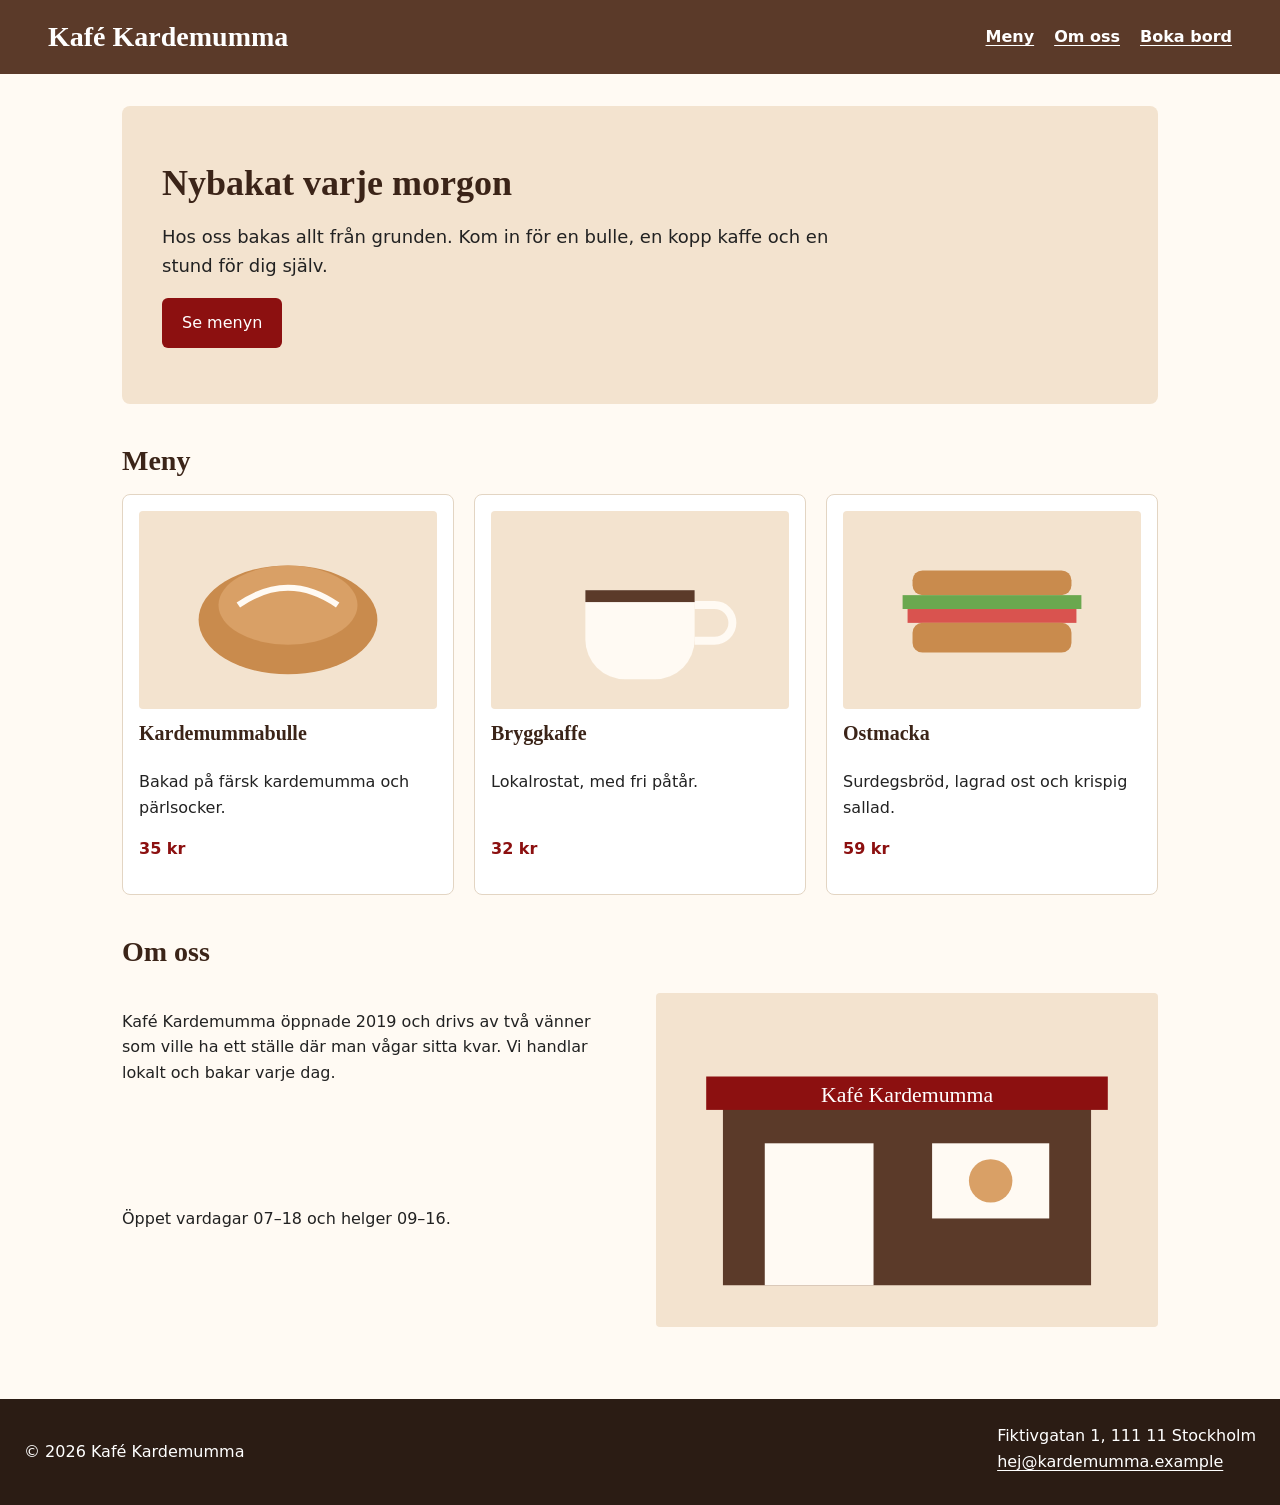
==== index.html @ 69d2125f "Add files via upload" ====
<!DOCTYPE html>
<html lang="sv">
<head>
  <meta charset="UTF-8">
  <meta name="viewport" content="width=device-width, initial-scale=1.0">
  <title>Kafé Kardemumma – fika i hjärtat av Stockholm</title>
  <link rel="stylesheet" href="styles.css">
</head>
<body>
  <header>
    <h1>Kafé Kardemumma</h1>
    <nav aria-label="Huvudmeny">
      <ul>
        <li><a href="#meny">Meny</a></li>
        <li><a href="#om-oss">Om oss</a></li>
        <li><a href="kontakt.html">Boka bord</a></li>
      </ul>
    </nav>
  </header>

  <main>
    <section id="hero">
      <h2>Nybakat varje morgon</h2>
      <p>Hos oss bakas allt från grunden. Kom in för en bulle, en kopp kaffe och en stund för dig själv.</p>
      <a href="#meny" class="knapp">Se menyn</a>
    </section>

    <section id="meny">
      <h2>Meny</h2>
      <div class="meny-lista">
      <article>
        <img src="images/bulle.svg" alt="Illustration av en kardemummabulle">
        <h3>Kardemummabulle</h3>
        <p>Bakad på färsk kardemumma och pärlsocker.</p>
        <p class="pris">35 kr</p>
      </article>
      <article>
        <img src="images/kaffe.svg" alt="Illustration av en kaffekopp">
        <h3>Bryggkaffe</h3>
        <p>Lokalrostat, med fri påtår.</p>
        <p class="pris">32 kr</p>
      </article>
      <article>
        <img src="images/smorgas.svg" alt="Illustration av en smörgås">
        <h3>Ostmacka</h3>
        <p>Surdegsbröd, lagrad ost och krispig sallad.</p>
        <p class="pris">59 kr</p>
      </article>
      </div>
    </section>

    <section id="om-oss">
      <h2>Om oss</h2>
      <img src="images/kafe.svg" alt="Illustration av Kafé Kardemummas fasad">
      <p>Kafé Kardemumma öppnade 2019 och drivs av två vänner som ville ha ett ställe där man vågar sitta kvar. Vi handlar lokalt och bakar varje dag.</p>
      <p>Öppet vardagar 07–18 och helger 09–16.</p>
    </section>
  </main>

  <footer>
    <p>&copy; 2026 Kafé Kardemumma</p>
    <address>
      Fiktivgatan 1, 111 11 Stockholm<br>
      <a href="mailto:hej@kardemumma.example">hej@kardemumma.example</a>
    </address>
  </footer>
</body>
</html>
---- styles.css ----
/* ===== Dag 3: grunder, boxmodell ===== */
*,
*::before,
*::after {
  box-sizing: border-box;
}

body {
  margin: 0;
  font-family: Arial, sans-serif;
  color: #222222;
  background-color: #fffaf3;
}

header {
  background-color: #5b3a29;
  color: #ffffff;
  padding: 16px 24px;
}

header h1 {
  margin: 0 0 8px;
}

nav ul {
  list-style: none;
  margin: 0;
  padding: 0;
}

nav a {
  color: #ffffff;
}

main {
  padding: 24px;
  max-width: 1100px;
  margin: 0 auto;
}

section {
  margin-bottom: 40px;
}

article {
  background-color: #ffffff;
  border: 1px solid #e3d5c3;
  border-radius: 8px;
  padding: 16px;
  margin-bottom: 16px;
}

article img,
#om-oss img {
  max-width: 100%;
  height: auto;
  border-radius: 4px;
}

.knapp {
  display: inline-block;
  background-color: #8c1010;
  color: #ffffff;
  padding: 12px 20px;
  border: 0;
  border-radius: 6px;
  text-decoration: none;
}

footer {
  background-color: #2b1c14;
  color: #ffffff;
  padding: 24px;
}

footer a {
  color: #ffffff;
}

address {
  font-style: normal;
}

/* ===== Dag 4: typografi och färg ===== */
body {
  font-family: system-ui, -apple-system, "Segoe UI", Roboto, sans-serif;
  font-size: 1rem;
  line-height: 1.6;
}

h1,
h2,
h3 {
  font-family: Georgia, "Times New Roman", serif;
  line-height: 1.2;
  color: #3b2418;
}

header h1 {
  color: #ffffff;
  font-size: 1.75rem;
}

h2 {
  font-size: 1.75rem;
  margin: 0 0 16px;
}

h3 {
  font-size: 1.25rem;
  margin: 12px 0 8px;
}

.pris {
  font-weight: 700;
  color: #8c1010;
}

a {
  color: #8c1010;
  text-underline-offset: 3px;
}

a:hover {
  color: #5e0a0a;
}

nav a {
  font-weight: 600;
}

.knapp:hover {
  background-color: #6f0c0c;
}

a:focus-visible,
button:focus-visible,
input:focus-visible,
select:focus-visible,
textarea:focus-visible {
  outline: 3px solid #1a73e8;
  outline-offset: 2px;
}

#hero {
  background-color: #f3e3cf;
  padding: 32px 24px;
  border-radius: 8px;
}

#hero p {
  font-size: 1.125rem;
  max-width: 60ch;
}

/* Formulär */
.falt,
.val {
  margin-bottom: 16px;
}

label {
  display: block;
  font-weight: 600;
  margin-bottom: 4px;
}

.val label {
  display: inline;
  font-weight: 400;
  margin-left: 8px;
}

input[type="text"],
input[type="email"],
input[type="tel"],
input[type="date"],
select,
textarea {
  width: 100%;
  max-width: 28rem;
  padding: 10px 12px;
  border: 2px solid #8a7a6a;
  border-radius: 6px;
  font: inherit;
}

fieldset {
  border: 1px solid #e3d5c3;
  border-radius: 8px;
  margin: 0 0 16px;
  padding: 12px 16px;
}

legend {
  font-weight: 700;
  padding: 0 8px;
}

/* ===== Dag 5: Flexbox ===== */
header {
  display: flex;
  flex-wrap: wrap;
  align-items: center;
  justify-content: space-between;
  gap: 8px 24px;
}

header h1 {
  margin: 0;
}

nav ul {
  display: flex;
  gap: 20px;
}

footer {
  display: flex;
  flex-wrap: wrap;
  justify-content: space-between;
  gap: 16px;
}

article {
  display: flex;
  flex-direction: column;
}

article .pris {
  margin-top: auto;
}

/* ===== Dag 6: Grid ===== */
.meny-lista {
  display: grid;
  grid-template-columns: repeat(auto-fit, minmax(240px, 1fr));
  gap: 20px;
}

.meny-lista article {
  margin-bottom: 0;
}

#om-oss {
  display: grid;
  grid-template-columns: 1fr;
  gap: 8px 32px;
}

#om-oss h2 {
  grid-column: 1 / -1;
}

/* ===== Dag 7: Responsiv design (mobile first) ===== */
@media (min-width: 600px) {
  main {
    padding: 32px;
  }

  #hero {
    padding: 56px 40px;
  }

  #hero h2 {
    font-size: 2.25rem;
  }
}

@media (min-width: 900px) {
  #om-oss {
    grid-template-columns: 1fr 1fr;
    align-items: start;
  }

  #om-oss img {
    grid-row: 2 / span 2;
    grid-column: 2;
  }

  header {
    padding: 20px 48px;
  }
}
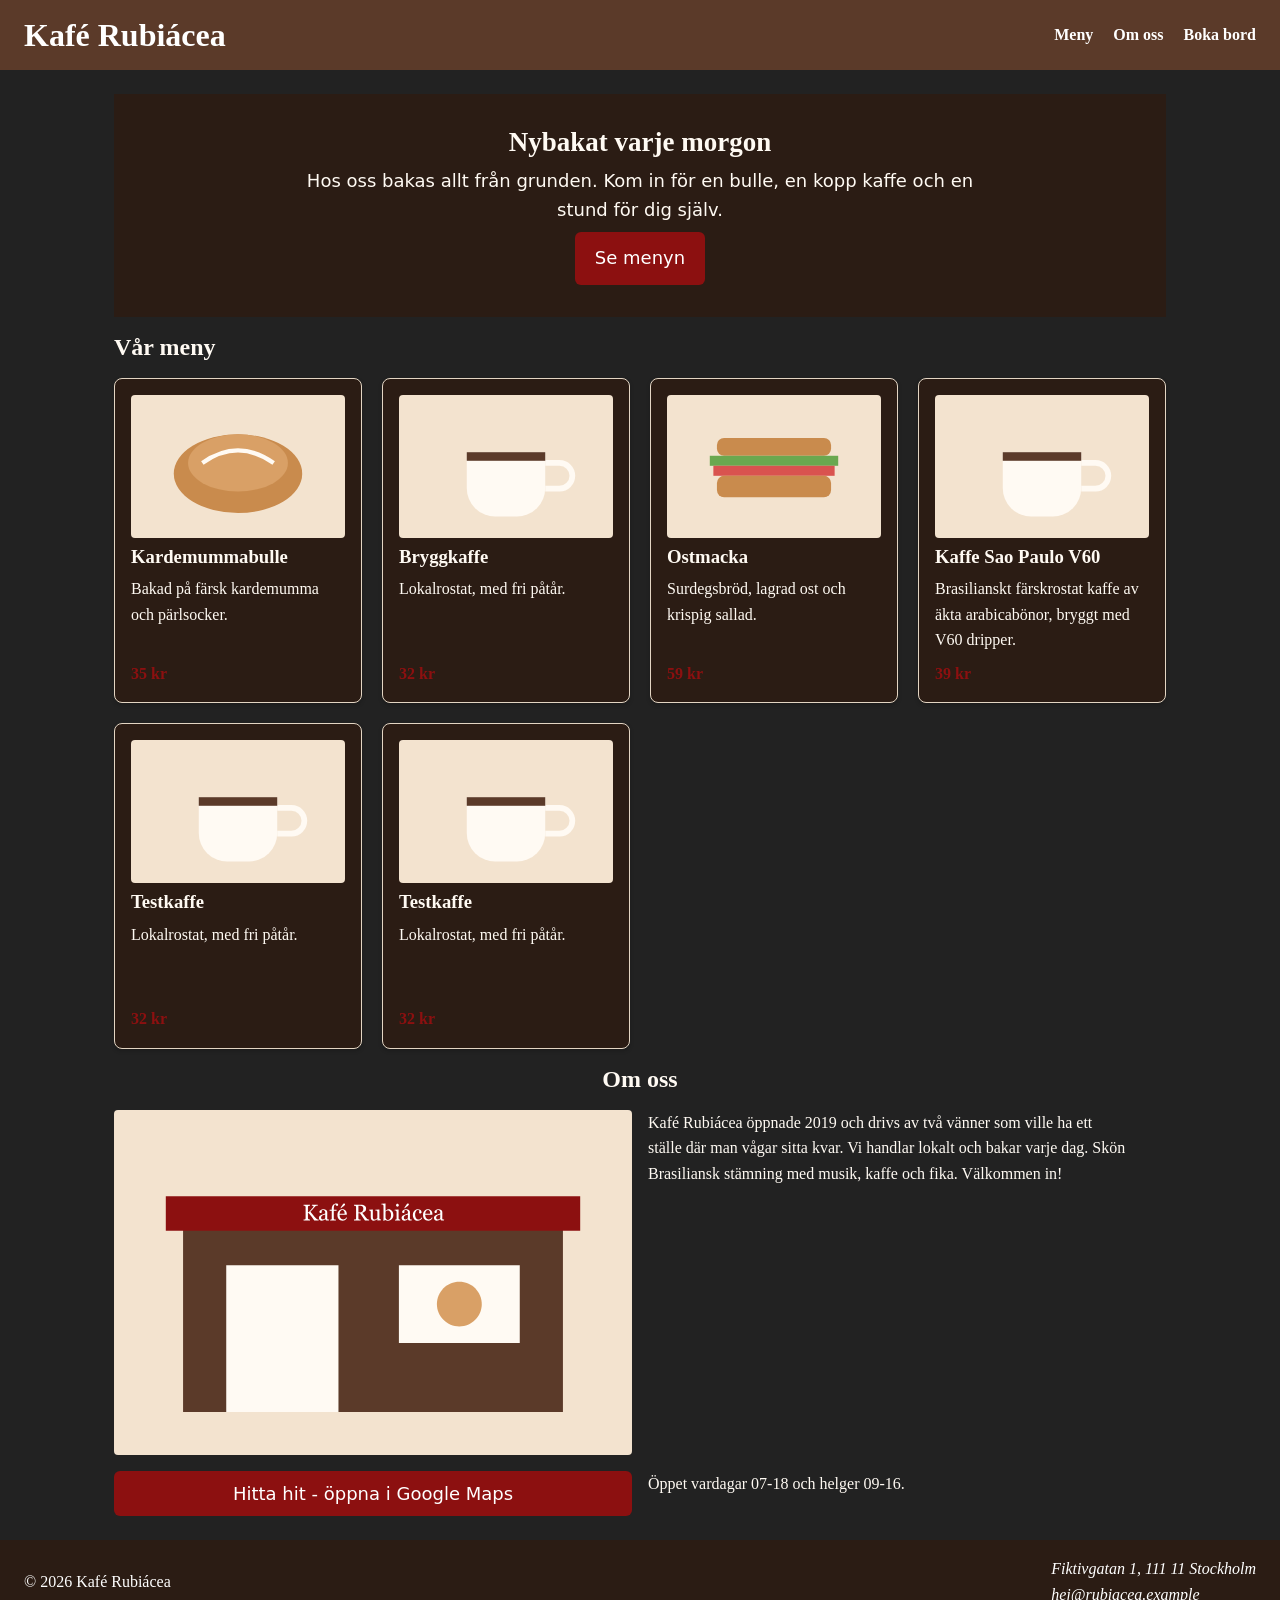
==== commit 5071bb21: "carry over prev files" ====
--- a/index.html
+++ b/index.html
@@ -1,19 +1,21 @@
 <!DOCTYPE html>
 <html lang="sv">
+
 <head>
   <meta charset="UTF-8">
   <meta name="viewport" content="width=device-width, initial-scale=1.0">
-  <title>Kafé Kardemumma – fika i hjärtat av Stockholm</title>
+  <title>Kafé Rubiácea - fika i hjärtat av Stockholm</title>
   <link rel="stylesheet" href="styles.css">
 </head>
+
 <body>
   <header>
-    <h1>Kafé Kardemumma</h1>
+    <h1>Kafé Rubiácea</h1>
     <nav aria-label="Huvudmeny">
       <ul>
-        <li><a href="#meny">Meny</a></li>
-        <li><a href="#om-oss">Om oss</a></li>
-        <li><a href="kontakt.html">Boka bord</a></li>
+        <li><a href="#menu">Meny</a></li>
+        <li><a href="#about">Om oss</a></li>
+        <li><a href="contact.html">Boka bord</a></li>
       </ul>
     </nav>
   </header>
@@ -21,48 +23,85 @@
   <main>
     <section id="hero">
       <h2>Nybakat varje morgon</h2>
-      <p>Hos oss bakas allt från grunden. Kom in för en bulle, en kopp kaffe och en stund för dig själv.</p>
-      <a href="#meny" class="knapp">Se menyn</a>
+      <p>Hos oss bakas allt från grunden. Kom in för en bulle,
+        en kopp kaffe och en stund för dig själv.
+      </p>
+      <a href="#menu" class="btn">Se menyn</a>
     </section>
 
-    <section id="meny">
-      <h2>Meny</h2>
-      <div class="meny-lista">
-      <article>
-        <img src="images/bulle.svg" alt="Illustration av en kardemummabulle">
-        <h3>Kardemummabulle</h3>
-        <p>Bakad på färsk kardemumma och pärlsocker.</p>
-        <p class="pris">35 kr</p>
-      </article>
-      <article>
-        <img src="images/kaffe.svg" alt="Illustration av en kaffekopp">
-        <h3>Bryggkaffe</h3>
-        <p>Lokalrostat, med fri påtår.</p>
-        <p class="pris">32 kr</p>
-      </article>
-      <article>
-        <img src="images/smorgas.svg" alt="Illustration av en smörgås">
-        <h3>Ostmacka</h3>
-        <p>Surdegsbröd, lagrad ost och krispig sallad.</p>
-        <p class="pris">59 kr</p>
-      </article>
+    <section id="menu">
+      <h2>Vår meny</h2>
+      <div class="menu-list">
+        <article>
+          <img src="images/bulle.svg" alt="Nybakad kardemummabulle" width="400">
+          <h3>Kardemummabulle</h3>
+          <p>Bakad på färsk kardemumma och pärlsocker.</p>
+          <p class="price">35 kr</p>
+        </article>
+        <article>
+          <img src="images/kaffe.svg" alt="En kopp bryggkaffe" width="400">
+          <h3>Bryggkaffe</h3>
+          <p>Lokalrostat, med fri påtår.</p>
+          <p class="price">32 kr</p>
+        </article>
+        <article>
+          <img src="images/smorgas.svg" alt="Ostmacka på surdegsbröd" width="400">
+          <h3>Ostmacka</h3>
+          <p>Surdegsbröd, lagrad ost och krispig sallad.</p>
+          <p class="price">59 kr</p>
+        </article>
+        <article class="special">
+          <img src="images/kaffe.svg" alt="En kopp brasilianskt kaffe" width="400">
+          <h3>Kaffe Sao Paulo V60</h3>
+          <p>Brasilianskt färskrostat kaffe av äkta arabicabönor, bryggt med V60 dripper.</p>
+          <p class="price">39 kr</p>
+        </article>
+
+        <article class="test">
+          <img src="images/kaffe.svg" alt="En kopp bryggkaffe" width="400">
+          <h3>Testkaffe</h3>
+          <p>Lokalrostat, med fri påtår.</p>
+          <p class="price">32 kr</p>
+        </article>
+        <article class="test">
+          <img src="images/kaffe.svg" alt="En kopp bryggkaffe" width="400">
+          <h3>Testkaffe</h3>
+          <p>Lokalrostat, med fri påtår.</p>
+          <p class="price">32 kr</p>
+        </article>
       </div>
     </section>
 
-    <section id="om-oss">
+    <section id="about">
       <h2>Om oss</h2>
-      <img src="images/kafe.svg" alt="Illustration av Kafé Kardemummas fasad">
-      <p>Kafé Kardemumma öppnade 2019 och drivs av två vänner som ville ha ett ställe där man vågar sitta kvar. Vi handlar lokalt och bakar varje dag.</p>
-      <p>Öppet vardagar 07–18 och helger 09–16.</p>
+      <img src="images/kafe-rubiacea.svg" alt="Kafé Rubiáceas lokal i Stockholm" width="600">
+      <p>Kafé Rubiácea öppnade 2019 och drivs av två vänner
+        som ville ha ett ställe där man vågar sitta kvar.
+        Vi handlar lokalt och bakar varje dag.
+        Skön Brasiliansk stämning med musik, kaffe och fika.
+        Välkommen in!
+      </p>
+      <p>Öppet vardagar 07-18 och helger 09-16.</p>
+
+      <button class="btn" type="button" onclick="window.open('https://maps.app.goo.gl/s6EpZg2KsWgxqwR49', '_blank')">
+        Hitta hit - öppna i Google Maps
+      </button>
+      <!-- Funkar nog bäst med <a href> tag här, 
+        men testar använda knapp, båda bättre än <div>: 
+        visar browsern att det är interaktivt,
+        ger fokus och tabbning,
+        visar funktionen för skärmläsare 
+      -->
     </section>
   </main>
 
   <footer>
-    <p>&copy; 2026 Kafé Kardemumma</p>
+    <p>&copy; 2026 Kafé Rubiácea</p>
     <address>
       Fiktivgatan 1, 111 11 Stockholm<br>
-      <a href="mailto:hej@kardemumma.example">hej@kardemumma.example</a>
+      <a href="mailto:hej@rubiacea.example">hej@rubiacea.example</a>
     </address>
   </footer>
 </body>
-</html>
+
+</html>
--- a/styles.css
+++ b/styles.css
@@ -1,284 +1,264 @@
-/* ===== Dag 3: grunder, boxmodell ===== */
+:root {
+	--color-background: #fffaf3;
+	--color-header: #5b3a29;
+	--color-footer: #2b1c14;
+	--color-accent: #8c1010;
+	--color-accent-hover: #6f0c0c;
+	--color-text: #222222;
+	--color-text-light: #ffffff;
+	--color-heading: #3b2418;
+	--color-card-background: #ffffff;
+	--color-card-border: #e3d5c3;
+	--color-hero-background: #f3e3cf;
+	--color-link: #8c1010;
+	--color-link-hover: #5e0a0a;
+	--color-focus: #1a73e8;
+	--color-input-border: #8a7a6a;
+
+	--font-family-body: system-ui, Segoe UI, Roboto, sans-serif;
+	--font-size-body: 1rem;
+	--line-height-body: 1.6;
+
+	--font-family-heading: Georgia, serif;
+	--font-size-h1: 1.75rem;
+	--font-size-h2: 1.75rem;
+	--font-size-h3: 1.25rem;
+	--line-height-heading: 1.2;
+
+	--font-family-hero: system-ui;
+	--font-size-hero: 1.125rem;
+	--line-height-hero: 1.6;
+
+	/* TEST: Dark & Serious Mode */
+	--color-background: #222222;
+	--color-card-background: #2b1c14;
+  --color-hero-background: #2b1c14;
+	--color-text: #fffaf3;
+  --color-heading: #fffaf3;
+	--color-header: #5b3a29;
+	--color-footer: #2b1c14;
+	--color-accent: #8c1010;
+	--font-family-body: 'Times New Roman', Times, serif;
+	--font-family-heading: 'Times New Roman', Times, serif;
+
+
+}
+/* 
+*Kontrastkontroll:
+*Rubrik och nav mot header-bakgrund = 10:1
+*(röd accent-färg för nav mot brun headerbakgrund ger 1.06:1, funkar ej)
+*Rubrik mot hero-bakgrund = 11:1
+*Brödtext mot hero-bakgrund = 12.6:1
+*Text mot knapp-bakgrund = 9.5:1
+*Pristext mot kortbakgrund = 9.5:1
+*/
+
 *,
 *::before,
 *::after {
-  box-sizing: border-box;
+	box-sizing: border-box;
+	padding: 0;
+	margin: 0;
+}
+*:focus-visible {
+	outline: 3px solid var(--color-focus);
+	outline-offset: 2px;
 }
 
 body {
-  margin: 0;
-  font-family: Arial, sans-serif;
-  color: #222222;
-  background-color: #fffaf3;
-}
-
-header {
-  background-color: #5b3a29;
-  color: #ffffff;
-  padding: 16px 24px;
-}
-
-header h1 {
-  margin: 0 0 8px;
-}
-
-nav ul {
-  list-style: none;
-  margin: 0;
-  padding: 0;
-}
-
-nav a {
-  color: #ffffff;
-}
-
-main {
-  padding: 24px;
-  max-width: 1100px;
-  margin: 0 auto;
-}
-
-section {
-  margin-bottom: 40px;
-}
-
-article {
-  background-color: #ffffff;
-  border: 1px solid #e3d5c3;
-  border-radius: 8px;
-  padding: 16px;
-  margin-bottom: 16px;
-}
-
-article img,
-#om-oss img {
-  max-width: 100%;
-  height: auto;
-  border-radius: 4px;
-}
-
-.knapp {
-  display: inline-block;
-  background-color: #8c1010;
-  color: #ffffff;
-  padding: 12px 20px;
-  border: 0;
-  border-radius: 6px;
-  text-decoration: none;
-}
-
-footer {
-  background-color: #2b1c14;
-  color: #ffffff;
-  padding: 24px;
-}
-
-footer a {
-  color: #ffffff;
-}
-
-address {
-  font-style: normal;
-}
-
-/* ===== Dag 4: typografi och färg ===== */
-body {
-  font-family: system-ui, -apple-system, "Segoe UI", Roboto, sans-serif;
-  font-size: 1rem;
-  line-height: 1.6;
+	background-color: var(--color-background);
+	color: var(--color-text);
+	font-family: var(--font-family-body);
+	font-size: var(--font-size-body);
+	line-height: var(--line-height-body);
+
+	/* display: grid;
+  grid-template-rows: auto 1fr auto; */
+
+	min-height: 100vh;
+	/* display: flex;
+	flex-direction: column;
+	justify-content: space-between; */
+	/* gap: 16px; */
 }
 
 h1,
 h2,
 h3 {
-  font-family: Georgia, "Times New Roman", serif;
-  line-height: 1.2;
-  color: #3b2418;
-}
-
+	color: var(--color-heading);
+	font-family: var(--font-family-heading);
+	line-height: var(--line-height-heading);
+}
+
+/* *Flexbox, Motivering:
+* Ändras endast horizontellt på en linje, med eventuell wrap (eller hamburger meny) */
+header {
+	background-color: var(--color-header);
+	padding: 16px 24px;
+	display: flex;
+	justify-content: space-between;
+	align-items: center;
+	flex-wrap: wrap;
+	gap: 20px;
+}
 header h1 {
-  color: #ffffff;
-  font-size: 1.75rem;
-}
-
-h2 {
-  font-size: 1.75rem;
-  margin: 0 0 16px;
-}
-
-h3 {
-  font-size: 1.25rem;
-  margin: 12px 0 8px;
-}
-
-.pris {
-  font-weight: 700;
-  color: #8c1010;
-}
-
-a {
-  color: #8c1010;
-  text-underline-offset: 3px;
-}
-
-a:hover {
-  color: #5e0a0a;
-}
-
-nav a {
-  font-weight: 600;
-}
-
-.knapp:hover {
-  background-color: #6f0c0c;
-}
-
-a:focus-visible,
-button:focus-visible,
-input:focus-visible,
-select:focus-visible,
-textarea:focus-visible {
-  outline: 3px solid #1a73e8;
-  outline-offset: 2px;
+	color: var(--color-text-light);
+}
+nav ul {
+	list-style: none;
+	font-weight: bold;
+	display: flex;
+	gap: 20px;
+}
+
+footer {
+	background-color: var(--color-footer);
+	color: var(--color-text-light);
+	padding: 16px 24px;
+	display: flex;
+	justify-content: space-between;
+	align-items: center;
+	flex-wrap: wrap;
+	gap: 20px;
+	margin-top: auto;
+}
+
+nav a,
+footer a {
+	color: var(--color-text-light);
+	text-decoration: none;
+}
+nav a:hover,
+footer a:hover {
+	text-decoration: underline;
+}
+
+main {
+	max-width: 1100px;
+	margin: 0 auto;
+	padding: 24px;
 }
 
 #hero {
-  background-color: #f3e3cf;
-  padding: 32px 24px;
-  border-radius: 8px;
-}
-
+	background-color: var(--color-hero-background);
+	font-family: var(--font-family-hero);
+	font-size: var(--font-size-hero);
+	line-height: var(--line-height-hero);
+	padding: 32px 24px;
+	text-align: center;
+	margin-bottom: 16px;
+}
 #hero p {
-  font-size: 1.125rem;
-  max-width: 60ch;
-}
-
-/* Formulär */
-.falt,
-.val {
-  margin-bottom: 16px;
-}
-
-label {
-  display: block;
-  font-weight: 600;
-  margin-bottom: 4px;
-}
-
-.val label {
-  display: inline;
-  font-weight: 400;
-  margin-left: 8px;
-}
-
-input[type="text"],
-input[type="email"],
-input[type="tel"],
-input[type="date"],
+	max-width: 60ch;
+	margin: 8px auto;
+}
+
+/* *Grid-Layout, Motivering:
+*Skalar smidigare ned när skärmbredden minskas, 
+*oavsett hur många items/kort det är i menyn, 
+*utan media-query, med bara 60% kod jämfört med flexbox! */
+.menu-list {
+	max-width: 1100px;
+	margin: 16px 0;
+	display: grid;
+	grid-template-columns: repeat(auto-fit, minmax(240px, 1fr));
+	grid-auto-rows: 1fr;
+	gap: 20px;
+}
+/* *Flexbox-Layout i article då den bara skalas vertikalt */
+article {
+	background-color: var(--color-card-background);
+	border: 1px solid var(--color-card-border);
+	border-radius: 8px;
+	padding: 16px;
+	box-shadow: 0 2px 4px rgba(0, 0, 0, 0.2);
+	display: flex;
+	flex-direction: column;
+	align-items: flex-start;
+	gap: 8px;
+}
+article .price {
+	color: var(--color-accent);
+	font-weight: bold;
+	margin-top: auto;
+}
+article:hover {
+	transform: scale(1.02) rotate(1deg);
+	transition: transform 0.2s ease-in-out;
+}
+
+img {
+	max-width: 100%;
+	/* height: auto; */
+	border-radius: 4px;
+}
+article img {
+	max-height: 240px;
+	width: auto;
+}
+
+/* *Grid-Layout, Motivering:
+* Delar upp bild, text och knapp (väldigt olika storlekar) 
+*i tydliga kvadranter utan behov av flex-container-divs */
+#about {
+	display: grid;
+	grid-template-columns: 1fr 1fr;
+	gap: 16px;
+}
+#about h2 {
+	text-align: center;
+	grid-column: 1 / -1;
+}
+#about p {
+	max-width: 60ch;
+}
+#about .btn {
+	grid-column: 1;
+	grid-row: 3;
+}
+#about img {
+	width: 100%;
+	height: 100%;
+	object-fit: cover;
+	object-position: center;
+}
+
+.btn {
+	background-color: var(--color-accent);
+	color: var(--color-text-light);
+	font-family: var(--font-family-hero);
+	font-size: var(--font-size-hero);
+	padding: 12px 20px;
+	border: none;
+	border-radius: 6px;
+	text-decoration: none;
+	display: inline-block;
+}
+.btn:hover {
+	background-color: var(--color-accent-hover);
+	cursor: pointer;
+}
+
+input,
 select,
+fieldset,
 textarea {
-  width: 100%;
-  max-width: 28rem;
-  padding: 10px 12px;
-  border: 2px solid #8a7a6a;
-  border-radius: 6px;
-  font: inherit;
-}
-
-fieldset {
-  border: 1px solid #e3d5c3;
-  border-radius: 8px;
-  margin: 0 0 16px;
-  padding: 12px 16px;
-}
-
+	font: inherit;
+	padding: 4px 8px;
+	margin: 8px 0;
+	border-radius: 4px;
+	border: 2px solid var(--color-input-border);
+}
+input[type='text'],
+input[type='email'],
+textarea {
+	width: 100%;
+	max-width: 28rem;
+}
+label,
 legend {
-  font-weight: 700;
-  padding: 0 8px;
-}
-
-/* ===== Dag 5: Flexbox ===== */
-header {
-  display: flex;
-  flex-wrap: wrap;
-  align-items: center;
-  justify-content: space-between;
-  gap: 8px 24px;
-}
-
-header h1 {
-  margin: 0;
-}
-
-nav ul {
-  display: flex;
-  gap: 20px;
-}
-
-footer {
-  display: flex;
-  flex-wrap: wrap;
-  justify-content: space-between;
-  gap: 16px;
-}
-
-article {
-  display: flex;
-  flex-direction: column;
-}
-
-article .pris {
-  margin-top: auto;
-}
-
-/* ===== Dag 6: Grid ===== */
-.meny-lista {
-  display: grid;
-  grid-template-columns: repeat(auto-fit, minmax(240px, 1fr));
-  gap: 20px;
-}
-
-.meny-lista article {
-  margin-bottom: 0;
-}
-
-#om-oss {
-  display: grid;
-  grid-template-columns: 1fr;
-  gap: 8px 32px;
-}
-
-#om-oss h2 {
-  grid-column: 1 / -1;
-}
-
-/* ===== Dag 7: Responsiv design (mobile first) ===== */
-@media (min-width: 600px) {
-  main {
-    padding: 32px;
-  }
-
-  #hero {
-    padding: 56px 40px;
-  }
-
-  #hero h2 {
-    font-size: 2.25rem;
-  }
-}
-
-@media (min-width: 900px) {
-  #om-oss {
-    grid-template-columns: 1fr 1fr;
-    align-items: start;
-  }
-
-  #om-oss img {
-    grid-row: 2 / span 2;
-    grid-column: 2;
-  }
-
-  header {
-    padding: 20px 48px;
-  }
-}
+	font-weight: bold;
+}
+form .btn {
+	margin-top: 16px;
+}
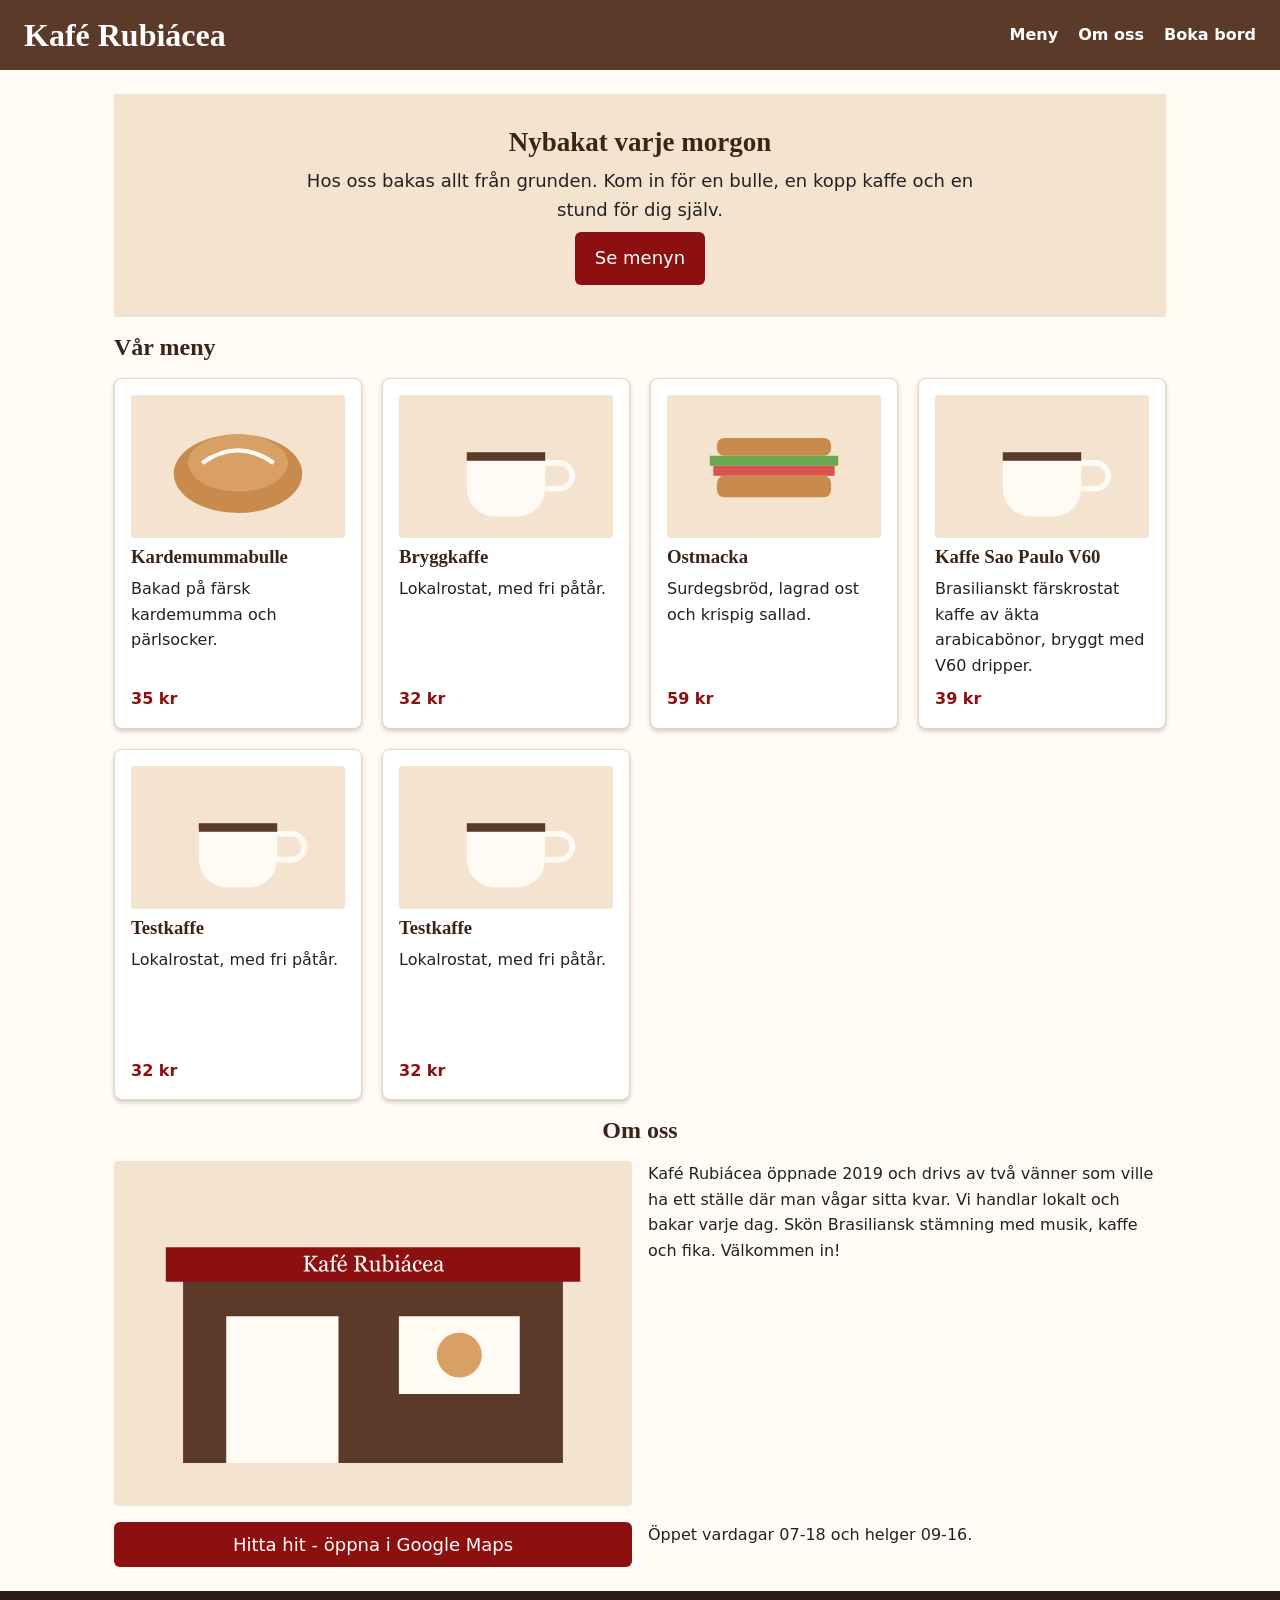
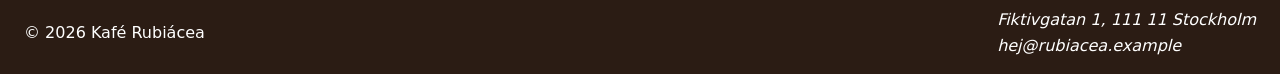
==== commit ef79c2e5: "create css modules structure, extract vars" ====
--- a/index.html
+++ b/index.html
@@ -5,6 +5,7 @@
   <meta charset="UTF-8">
   <meta name="viewport" content="width=device-width, initial-scale=1.0">
   <title>Kafé Rubiácea - fika i hjärtat av Stockholm</title>
+  <link rel="stylesheet" href="css/variables.css">
   <link rel="stylesheet" href="styles.css">
 </head>
 
--- a/css/variables.css
+++ b/css/variables.css
@@ -0,0 +1,45 @@
+:root {
+	--color-background: #fffaf3;
+	--color-header: #5b3a29;
+	--color-footer: #2b1c14;
+	--color-accent: #8c1010;
+	--color-accent-hover: #6f0c0c;
+	--color-text: #222222;
+	--color-text-light: #ffffff;
+	--color-heading: #3b2418;
+	--color-card-background: #ffffff;
+	--color-card-border: #e3d5c3;
+	--color-hero-background: #f3e3cf;
+	--color-link: #8c1010;
+	--color-link-hover: #5e0a0a;
+	--color-focus: #1a73e8;
+	--color-input-border: #8a7a6a;
+
+	--font-family-body: system-ui, Segoe UI, Roboto, sans-serif;
+	--font-size-body: 1rem;
+	--line-height-body: 1.6;
+
+	--font-family-heading: Georgia, serif;
+	--font-size-h1: 1.75rem;
+	--font-size-h2: 1.75rem;
+	--font-size-h3: 1.25rem;
+	--line-height-heading: 1.2;
+
+	--font-family-hero: system-ui;
+	--font-size-hero: 1.125rem;
+	--line-height-hero: 1.6;
+
+
+  
+	/* TEST: Dark & Serious Mode */
+	/* --color-background: #222222;
+	--color-card-background: #2b1c14;
+  --color-hero-background: #2b1c14;
+	--color-text: #fffaf3;
+  --color-heading: #fffaf3;
+	--color-header: #5b3a29;
+	--color-footer: #2b1c14;
+	--color-accent: #8c1010;
+	--font-family-body: 'Times New Roman', Times, serif;
+	--font-family-heading: 'Times New Roman', Times, serif; */
+}
--- a/styles.css
+++ b/styles.css
@@ -1,58 +1,3 @@
-:root {
-	--color-background: #fffaf3;
-	--color-header: #5b3a29;
-	--color-footer: #2b1c14;
-	--color-accent: #8c1010;
-	--color-accent-hover: #6f0c0c;
-	--color-text: #222222;
-	--color-text-light: #ffffff;
-	--color-heading: #3b2418;
-	--color-card-background: #ffffff;
-	--color-card-border: #e3d5c3;
-	--color-hero-background: #f3e3cf;
-	--color-link: #8c1010;
-	--color-link-hover: #5e0a0a;
-	--color-focus: #1a73e8;
-	--color-input-border: #8a7a6a;
-
-	--font-family-body: system-ui, Segoe UI, Roboto, sans-serif;
-	--font-size-body: 1rem;
-	--line-height-body: 1.6;
-
-	--font-family-heading: Georgia, serif;
-	--font-size-h1: 1.75rem;
-	--font-size-h2: 1.75rem;
-	--font-size-h3: 1.25rem;
-	--line-height-heading: 1.2;
-
-	--font-family-hero: system-ui;
-	--font-size-hero: 1.125rem;
-	--line-height-hero: 1.6;
-
-	/* TEST: Dark & Serious Mode */
-	--color-background: #222222;
-	--color-card-background: #2b1c14;
-  --color-hero-background: #2b1c14;
-	--color-text: #fffaf3;
-  --color-heading: #fffaf3;
-	--color-header: #5b3a29;
-	--color-footer: #2b1c14;
-	--color-accent: #8c1010;
-	--font-family-body: 'Times New Roman', Times, serif;
-	--font-family-heading: 'Times New Roman', Times, serif;
-
-
-}
-/* 
-*Kontrastkontroll:
-*Rubrik och nav mot header-bakgrund = 10:1
-*(röd accent-färg för nav mot brun headerbakgrund ger 1.06:1, funkar ej)
-*Rubrik mot hero-bakgrund = 11:1
-*Brödtext mot hero-bakgrund = 12.6:1
-*Text mot knapp-bakgrund = 9.5:1
-*Pristext mot kortbakgrund = 9.5:1
-*/
-
 *,
 *::before,
 *::after {
